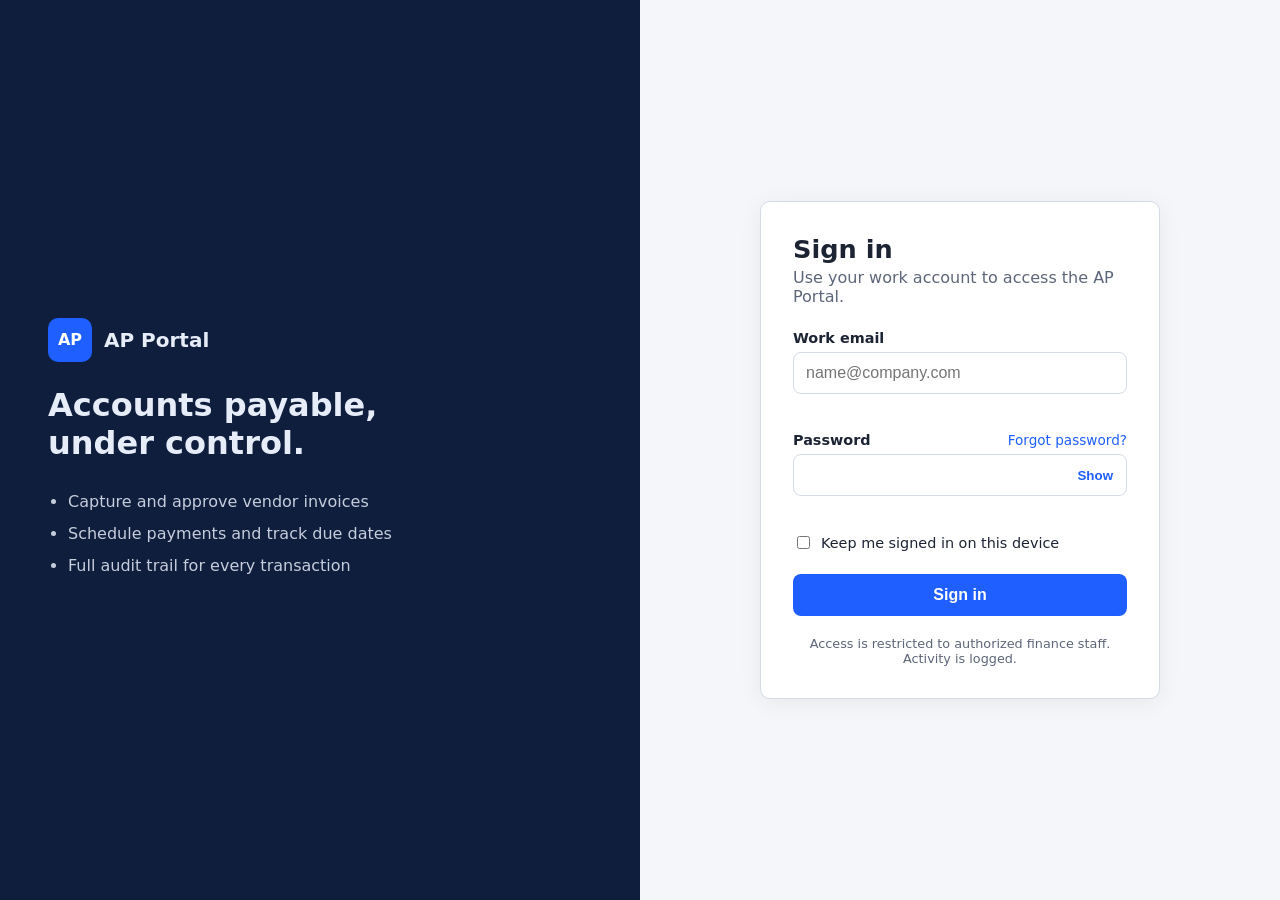
==== login/index.html @ 20e99ce5 "Add login page for Accounts Payable portal Static HTML/CSS/JS sign-in page with email/password valid" ====
<!doctype html>
<html lang="en">
<head>
  <meta charset="utf-8">
  <meta name="viewport" content="width=device-width, initial-scale=1">
  <title>Sign in · AP Portal</title>
  <link rel="stylesheet" href="styles.css">
</head>
<body>
  <main class="layout">
    <section class="brand-panel" aria-hidden="true">
      <div class="brand">
        <span class="logo">AP</span>
        <span class="brand-name">AP Portal</span>
      </div>
      <h2>Accounts payable, under control.</h2>
      <ul class="features">
        <li>Capture and approve vendor invoices</li>
        <li>Schedule payments and track due dates</li>
        <li>Full audit trail for every transaction</li>
      </ul>
    </section>

    <section class="form-panel">
      <form id="login-form" class="card" novalidate>
        <h1>Sign in</h1>
        <p class="subtitle">Use your work account to access the AP Portal.</p>

        <div id="form-error" class="alert" role="alert" hidden></div>

        <div class="field">
          <label for="email">Work email</label>
          <input id="email" name="email" type="email" autocomplete="username"
                 placeholder="name@company.com" required>
          <p class="field-error" id="email-error"></p>
        </div>

        <div class="field">
          <div class="label-row">
            <label for="password">Password</label>
            <a href="#" class="link" id="forgot-link">Forgot password?</a>
          </div>
          <div class="password-wrap">
            <input id="password" name="password" type="password"
                   autocomplete="current-password" minlength="8" required>
            <button type="button" class="toggle" id="toggle-password"
                    aria-label="Show password" aria-pressed="false">Show</button>
          </div>
          <p class="field-error" id="password-error"></p>
        </div>

        <label class="checkbox">
          <input type="checkbox" name="remember" id="remember">
          Keep me signed in on this device
        </label>

        <button type="submit" class="primary" id="submit-btn">
          <span class="btn-label">Sign in</span>
          <span class="spinner" aria-hidden="true"></span>
        </button>

        <p class="footnote">
          Access is restricted to authorized finance staff. Activity is logged.
        </p>
      </form>
    </section>
  </main>

  <script src="script.js"></script>
</body>
</html>
---- login/styles.css ----
:root {
  --bg: #f4f6fa;
  --surface: #ffffff;
  --text: #1c2333;
  --muted: #5d6679;
  --border: #d5dbe5;
  --primary: #1f5eff;
  --primary-hover: #1749cc;
  --danger: #c62828;
  --danger-bg: #fdecec;
  --brand-bg: #0f1e3d;
  --brand-text: #e6ecf8;
  --radius: 10px;
}

@media (prefers-color-scheme: dark) {
  :root {
    --bg: #0d1117;
    --surface: #161b25;
    --text: #e6e9ef;
    --muted: #9aa3b5;
    --border: #2c3445;
    --primary: #4d7dff;
    --primary-hover: #6b93ff;
    --danger: #ff6b6b;
    --danger-bg: #3a1c1f;
    --brand-bg: #0a1430;
  }
}

* { box-sizing: border-box; }

body {
  margin: 0;
  font-family: system-ui, -apple-system, "Segoe UI", Roboto, sans-serif;
  background: var(--bg);
  color: var(--text);
}

.layout {
  display: grid;
  grid-template-columns: 1fr 1fr;
  min-height: 100vh;
}

/* Brand panel */
.brand-panel {
  background: var(--brand-bg);
  color: var(--brand-text);
  padding: 48px;
  display: flex;
  flex-direction: column;
  justify-content: center;
  gap: 24px;
}
.brand { display: flex; align-items: center; gap: 12px; }
.logo {
  display: grid; place-items: center;
  width: 44px; height: 44px;
  border-radius: 10px;
  background: var(--primary);
  color: #fff; font-weight: 700;
}
.brand-name { font-size: 1.25rem; font-weight: 600; }
.brand-panel h2 { font-size: 2rem; line-height: 1.2; margin: 0; max-width: 18ch; }
.features { margin: 0; padding-left: 20px; line-height: 2; opacity: 0.85; }

/* Form panel */
.form-panel { display: grid; place-items: center; padding: 32px 16px; }
.card {
  width: 100%;
  max-width: 400px;
  background: var(--surface);
  border: 1px solid var(--border);
  border-radius: var(--radius);
  padding: 32px;
  box-shadow: 0 4px 24px rgba(0, 0, 0, 0.06);
}
.card h1 { margin: 0 0 4px; font-size: 1.6rem; }
.subtitle { margin: 0 0 24px; color: var(--muted); }

.field { margin-bottom: 18px; }
.label-row { display: flex; justify-content: space-between; align-items: baseline; }
label { display: block; font-weight: 600; font-size: 0.9rem; margin-bottom: 6px; }

input[type="email"],
input[type="password"],
input[type="text"] {
  width: 100%;
  padding: 11px 12px;
  font-size: 1rem;
  color: var(--text);
  background: var(--surface);
  border: 1px solid var(--border);
  border-radius: 8px;
}
input:focus { outline: 2px solid var(--primary); outline-offset: 1px; border-color: var(--primary); }
input[aria-invalid="true"] { border-color: var(--danger); }

.password-wrap { position: relative; }
.password-wrap input { padding-right: 64px; }
.toggle {
  position: absolute; right: 6px; top: 50%; transform: translateY(-50%);
  border: 0; background: none; color: var(--primary);
  font-weight: 600; cursor: pointer; padding: 6px 8px;
}

.field-error { color: var(--danger); font-size: 0.85rem; margin: 6px 0 0; min-height: 1em; }

.alert {
  background: var(--danger-bg);
  color: var(--danger);
  border-radius: 8px;
  padding: 10px 12px;
  margin-bottom: 18px;
  font-size: 0.9rem;
}
.alert.success { background: #e7f6ec; color: #1b7a3a; }

.checkbox { display: flex; align-items: center; gap: 8px; font-weight: 400; margin-bottom: 22px; }

.link { color: var(--primary); text-decoration: none; font-size: 0.85rem; }
.link:hover { text-decoration: underline; }

.primary {
  width: 100%;
  display: flex; justify-content: center; align-items: center; gap: 10px;
  padding: 12px;
  font-size: 1rem; font-weight: 600;
  color: #fff;
  background: var(--primary);
  border: 0; border-radius: 8px;
  cursor: pointer;
}
.primary:hover { background: var(--primary-hover); }
.primary:disabled { opacity: 0.7; cursor: wait; }

.spinner {
  display: none;
  width: 16px; height: 16px;
  border: 2px solid rgba(255, 255, 255, 0.5);
  border-top-color: #fff;
  border-radius: 50%;
  animation: spin 0.8s linear infinite;
}
.loading .spinner { display: inline-block; }
@keyframes spin { to { transform: rotate(360deg); } }

.footnote { margin: 20px 0 0; font-size: 0.8rem; color: var(--muted); text-align: center; }

@media (max-width: 800px) {
  .layout { grid-template-columns: 1fr; }
  .brand-panel { display: none; }
  .card { padding: 24px; }
}
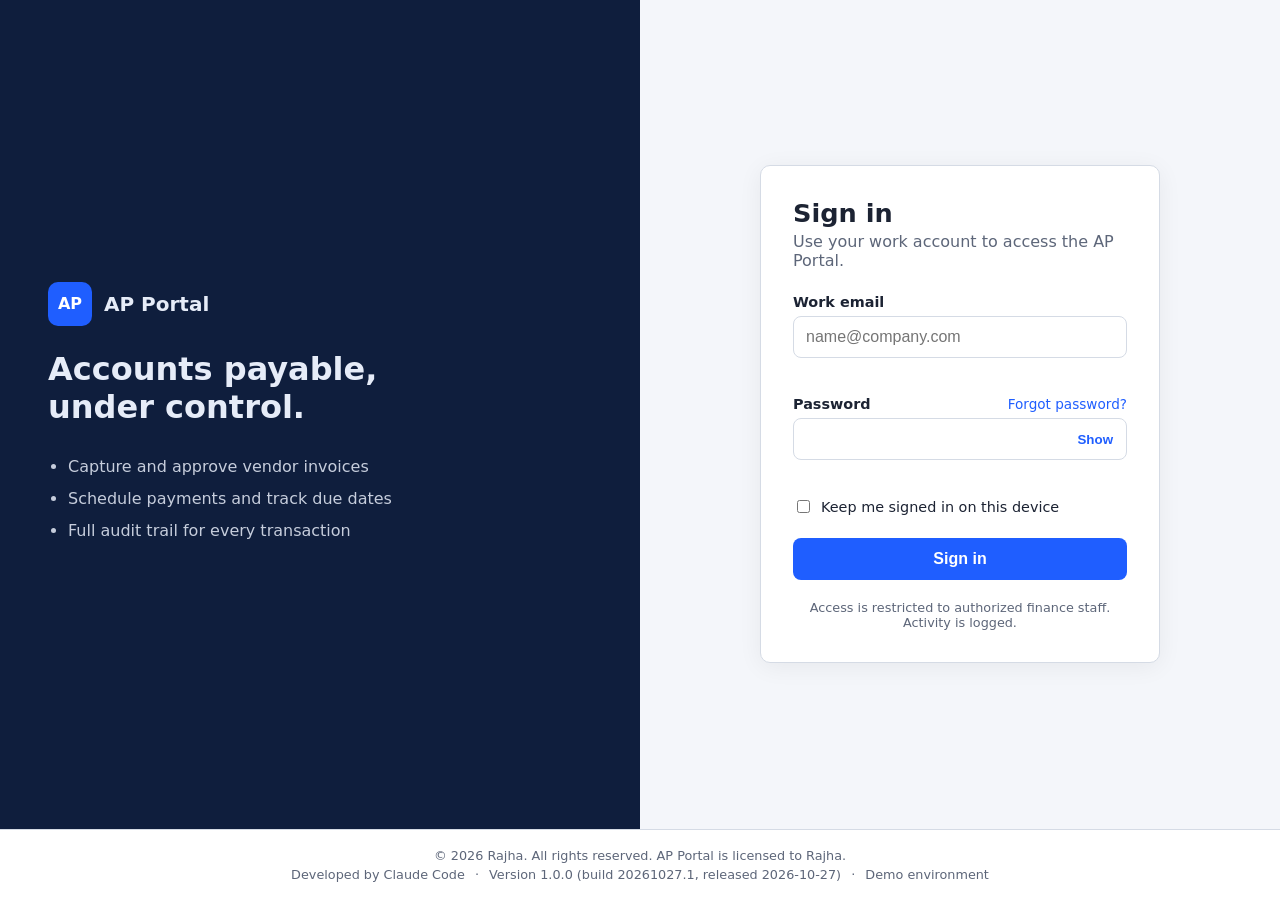
==== commit 14fa06e5: "Add application footer with copyright, licence, version and build Every page now shows a footer with" ====
--- a/login/index.html
+++ b/login/index.html
@@ -38,7 +38,7 @@
         <div class="field">
           <div class="label-row">
             <label for="password">Password</label>
-            <a href="#" class="link" id="forgot-link">Forgot password?</a>
+            <a href="forgot-password.html" class="link" id="forgot-link">Forgot password?</a>
           </div>
           <div class="password-wrap">
             <input id="password" name="password" type="password"
@@ -66,6 +66,9 @@
     </section>
   </main>
 
+  <footer class="app-footer" aria-label="About this application"></footer>
+
   <script src="script.js"></script>
+  <script src="../shared/app-info.js"></script>
 </body>
 </html>
--- a/login/styles.css
+++ b/login/styles.css
@@ -11,6 +11,8 @@
   --brand-bg: #0f1e3d;
   --brand-text: #e6ecf8;
   --radius: 10px;
+  --success: #1b7a3a;
+  --notice-bg: #f1f4fb;
 }
 
 @media (prefers-color-scheme: dark) {
@@ -25,6 +27,8 @@
     --danger: #ff6b6b;
     --danger-bg: #3a1c1f;
     --brand-bg: #0a1430;
+    --success: #3dbb72;
+    --notice-bg: #1b2232;
   }
 }
 
@@ -32,6 +36,9 @@
 
 body {
   margin: 0;
+  min-height: 100vh;
+  display: flex;
+  flex-direction: column;
   font-family: system-ui, -apple-system, "Segoe UI", Roboto, sans-serif;
   background: var(--bg);
   color: var(--text);
@@ -40,7 +47,7 @@
 .layout {
   display: grid;
   grid-template-columns: 1fr 1fr;
-  min-height: 100vh;
+  flex: 1;
 }
 
 /* Brand panel */
@@ -153,3 +160,56 @@
   .brand-panel { display: none; }
   .card { padding: 24px; }
 }
+
+/* Password reset flow */
+.secondary {
+  width: 100%;
+  padding: 11px;
+  font-size: 0.95rem; font-weight: 600;
+  color: var(--primary);
+  background: none;
+  border: 1px solid var(--border);
+  border-radius: 8px;
+  cursor: pointer;
+}
+.secondary:hover:not(:disabled) { border-color: var(--primary); }
+.secondary:disabled { color: var(--muted); cursor: default; }
+
+.button-link { text-decoration: none; }
+
+.notice {
+  margin-bottom: 20px;
+  padding: 10px 12px;
+  border-radius: 8px;
+  font-size: 0.9rem;
+  background: var(--notice-bg);
+  border: 1px dashed var(--border);
+}
+
+.muted-text { margin: 0 0 10px; color: var(--muted); font-size: 0.9rem; }
+
+.requirements {
+  list-style: none;
+  margin: 10px 0 0;
+  padding: 0;
+  display: grid;
+  gap: 4px;
+  font-size: 0.85rem;
+  color: var(--muted);
+}
+.requirements li::before { content: "○"; display: inline-block; width: 1.4em; }
+.requirements li.met { color: var(--success); }
+.requirements li.met::before { content: "✓"; }
+
+/* Application footer (content filled in by shared/app-info.js) */
+.app-footer {
+  padding: 16px 24px;
+  border-top: 1px solid var(--border);
+  background: var(--surface);
+  color: var(--muted);
+  font-size: 0.8rem;
+  line-height: 1.5;
+  text-align: center;
+}
+.app-footer p { margin: 0; }
+.app-footer .sep { margin: 0 6px; }
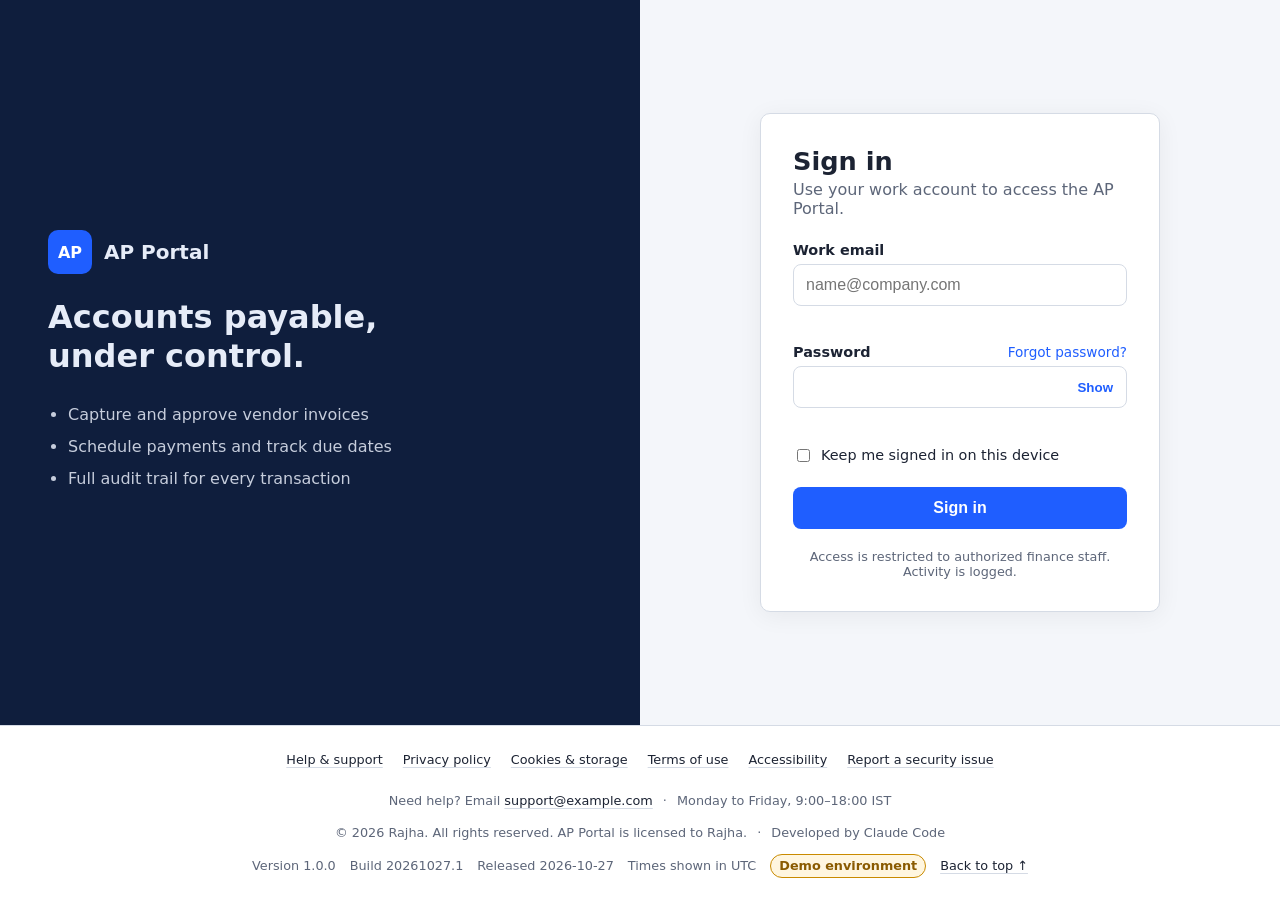
==== commit efb8926d: "Expand footer with support, legal links and release details The shared footer now includes: - links " ====
--- a/login/index.html
+++ b/login/index.html
@@ -5,9 +5,10 @@
   <meta name="viewport" content="width=device-width, initial-scale=1">
   <title>Sign in · AP Portal</title>
   <link rel="stylesheet" href="styles.css">
+  <link rel="stylesheet" href="../shared/footer.css">
 </head>
 <body>
-  <main class="layout">
+  <main class="layout" id="top" tabindex="-1">
     <section class="brand-panel" aria-hidden="true">
       <div class="brand">
         <span class="logo">AP</span>
@@ -66,7 +67,7 @@
     </section>
   </main>
 
-  <footer class="app-footer" aria-label="About this application"></footer>
+  <footer class="app-footer"></footer>
 
   <script src="script.js"></script>
   <script src="../shared/app-info.js"></script>
--- a/login/styles.css
+++ b/login/styles.css
@@ -200,16 +200,3 @@
 .requirements li::before { content: "○"; display: inline-block; width: 1.4em; }
 .requirements li.met { color: var(--success); }
 .requirements li.met::before { content: "✓"; }
-
-/* Application footer (content filled in by shared/app-info.js) */
-.app-footer {
-  padding: 16px 24px;
-  border-top: 1px solid var(--border);
-  background: var(--surface);
-  color: var(--muted);
-  font-size: 0.8rem;
-  line-height: 1.5;
-  text-align: center;
-}
-.app-footer p { margin: 0; }
-.app-footer .sep { margin: 0 6px; }
--- a/shared/footer.css
+++ b/shared/footer.css
@@ -0,0 +1,77 @@
+/* Application footer, shared by every page. Content comes from shared/app-info.js.
+   Uses the colour tokens (--surface, --border, --muted, --text, --primary) that
+   each page's own stylesheet defines for light and dark mode. */
+
+.app-footer {
+  border-top: 1px solid var(--border);
+  background: var(--surface);
+  color: var(--muted);
+  font-size: 0.8rem;
+  line-height: 1.6;
+  padding: 20px max(16px, env(safe-area-inset-right, 0px)) calc(20px + env(safe-area-inset-bottom, 0px)) max(16px, env(safe-area-inset-left, 0px));
+}
+
+.footer-inner {
+  max-width: 1200px;
+  margin: 0 auto;
+  display: flex;
+  flex-direction: column;
+  align-items: center;
+  gap: 8px;
+  text-align: center;
+}
+.footer-inner p { margin: 0; }
+
+.footer-nav ul {
+  list-style: none;
+  margin: 0 0 4px;
+  padding: 0;
+  display: flex;
+  flex-wrap: wrap;
+  justify-content: center;
+  gap: 4px 20px;
+}
+
+.app-footer a {
+  color: var(--text);
+  text-decoration: underline;
+  text-decoration-color: var(--border);
+  text-underline-offset: 3px;
+  /* Comfortable tap target without changing the visual size much */
+  display: inline-block;
+  padding: 4px 0;
+}
+.app-footer a:hover { color: var(--primary); text-decoration-color: currentColor; }
+.app-footer a:focus-visible { outline: 2px solid var(--primary); outline-offset: 2px; border-radius: 2px; }
+.app-footer a[aria-current="page"] { font-weight: 600; text-decoration: none; }
+
+.footer-meta {
+  display: flex;
+  flex-wrap: wrap;
+  justify-content: center;
+  align-items: center;
+  gap: 4px 14px;
+  font-variant-numeric: tabular-nums;
+}
+
+.env-badge {
+  padding: 1px 8px;
+  border-radius: 999px;
+  border: 1px solid #c98a00;
+  color: #8a5a00;
+  background: #fff6e0;
+  font-weight: 600;
+}
+@media (prefers-color-scheme: dark) {
+  .env-badge { color: #f0b84a; background: #3a2a0a; border-color: #8a5a00; }
+}
+
+.sep { margin: 0 6px; }
+
+@media (max-width: 600px) {
+  .footer-nav ul { gap: 0 16px; }
+  .footer-support .sep { display: block; height: 0; margin: 0; visibility: hidden; }
+}
+
+/* "Back to top" moves focus to <main>; no outline needed for that programmatic focus */
+main:focus { outline: none; }
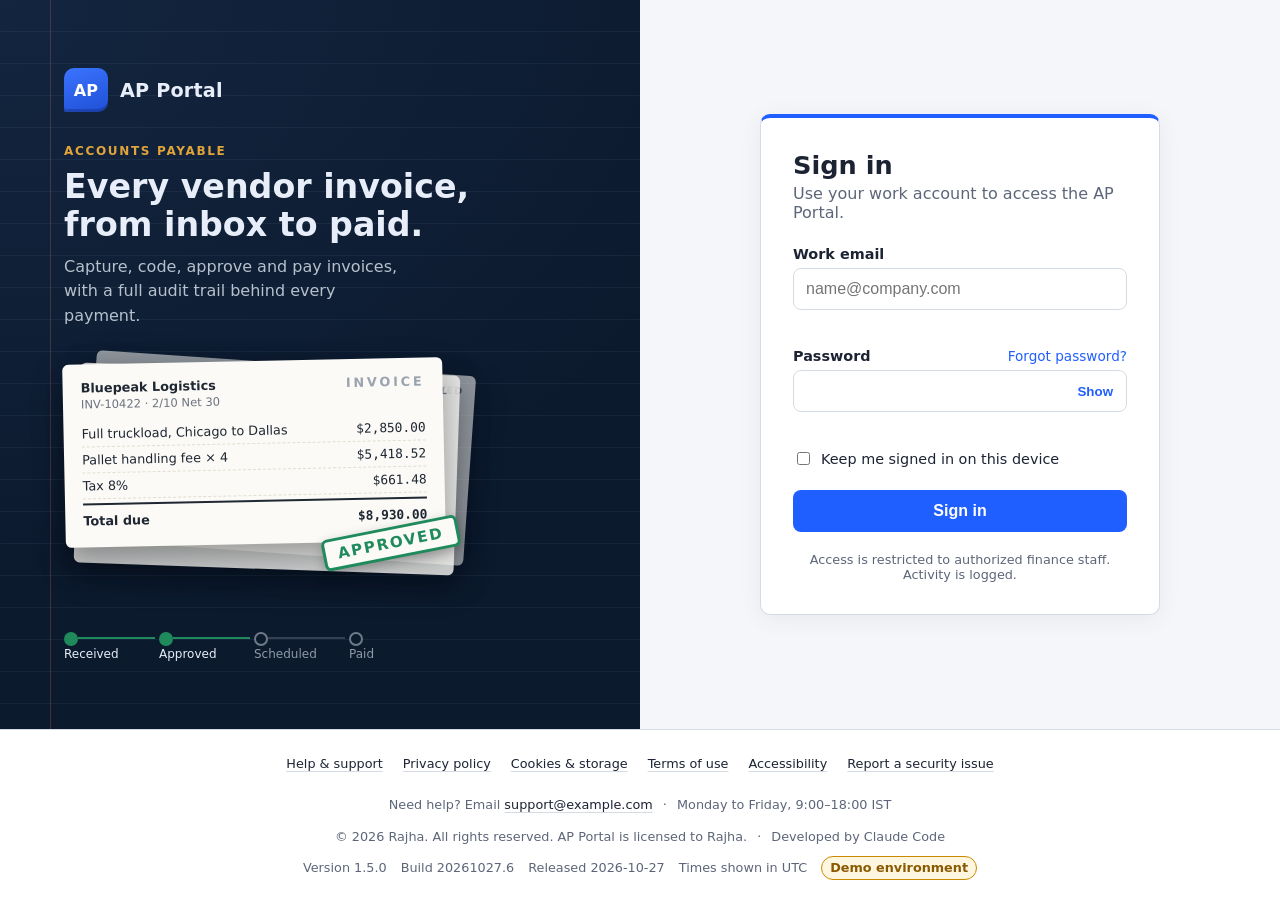
==== commit 6d84eebd: "Redesign the login pages with an accounts payable theme The brand panel on the sign-in, forgot passw" ====
--- a/login/index.html
+++ b/login/index.html
@@ -11,15 +11,38 @@
   <main class="layout" id="top" tabindex="-1">
     <section class="brand-panel" aria-hidden="true">
       <div class="brand">
-        <span class="logo">AP</span>
+        <span class="logo"><span>AP</span></span>
         <span class="brand-name">AP Portal</span>
       </div>
-      <h2>Accounts payable, under control.</h2>
-      <ul class="features">
-        <li>Capture and approve vendor invoices</li>
-        <li>Schedule payments and track due dates</li>
-        <li>Full audit trail for every transaction</li>
-      </ul>
+
+      <div class="brand-copy">
+        <p class="eyebrow">Accounts payable</p>
+        <h2>Every vendor invoice, from inbox to paid.</h2>
+        <p class="lede">Capture, code, approve and pay invoices, with a full audit trail behind every payment.</p>
+      </div>
+
+      <div class="slips">
+        <div class="slip slip-back"><span class="slip-tag">Received</span></div>
+        <div class="slip slip-mid"><span class="slip-tag">Pending approval</span></div>
+        <div class="slip slip-front">
+          <div class="slip-head">
+            <div><strong>Bluepeak Logistics</strong><span>INV-10422 · 2/10 Net 30</span></div>
+            <span class="slip-word">INVOICE</span>
+          </div>
+          <div class="slip-line"><span>Full truckload, Chicago to Dallas</span><span>$2,850.00</span></div>
+          <div class="slip-line"><span>Pallet handling fee × 4</span><span>$5,418.52</span></div>
+          <div class="slip-line"><span>Tax 8%</span><span>$661.48</span></div>
+          <div class="slip-total"><span>Total due</span><span>$8,930.00</span></div>
+          <span class="stamp">Approved</span>
+        </div>
+      </div>
+
+      <ol class="flow">
+        <li class="done">Received</li>
+        <li class="done">Approved</li>
+        <li>Scheduled</li>
+        <li>Paid</li>
+      </ol>
     </section>
 
     <section class="form-panel">
--- a/login/styles.css
+++ b/login/styles.css
@@ -50,27 +50,116 @@
   flex: 1;
 }
 
-/* Brand panel */
+/* Brand panel: a ledger-ruled desk with a stack of invoice slips.
+   Uses its own fixed colours (it is always dark), separate from the form's theme. */
 .brand-panel {
-  background: var(--brand-bg);
-  color: var(--brand-text);
-  padding: 48px;
+  --ink: #0c1a2e;
+  --ink-2: #13253f;
+  --rule: rgba(160, 190, 230, 0.07);
+  --margin-rule: rgba(255, 120, 120, 0.22);
+  --paper: #fbfaf6;
+  --paper-ink: #1f2733;
+  --paper-muted: #6b7280;
+  --stamp: #1f8a5b;
+  --amber: #e0a43a;
+  position: relative;
+  overflow: hidden;
+  color: #e7eef9;
+  padding: 48px clamp(32px, 5vw, 64px);
   display: flex;
   flex-direction: column;
   justify-content: center;
-  gap: 24px;
-}
+  gap: 32px;
+  background:
+    /* red margin line, like a ledger book */
+    linear-gradient(90deg, transparent 0 calc(clamp(32px, 5vw, 64px) - 14px), var(--margin-rule) 0 calc(clamp(32px, 5vw, 64px) - 13px), transparent 0),
+    /* horizontal ledger rules */
+    repeating-linear-gradient(180deg, transparent 0 31px, var(--rule) 31px 32px),
+    radial-gradient(120% 80% at 0% 0%, var(--ink-2), var(--ink));
+}
+
 .brand { display: flex; align-items: center; gap: 12px; }
 .logo {
   display: grid; place-items: center;
   width: 44px; height: 44px;
-  border-radius: 10px;
-  background: var(--primary);
-  color: #fff; font-weight: 700;
-}
-.brand-name { font-size: 1.25rem; font-weight: 600; }
-.brand-panel h2 { font-size: 2rem; line-height: 1.2; margin: 0; max-width: 18ch; }
-.features { margin: 0; padding-left: 20px; line-height: 2; opacity: 0.85; }
+  border-radius: 10px 10px 10px 2px;   /* a folder tab */
+  background: linear-gradient(160deg, #3b74ff, #1f4fd6);
+  box-shadow: inset 0 -3px 0 rgba(0, 0, 0, 0.2);
+  color: #fff; font-weight: 800; letter-spacing: 0.02em;
+}
+.brand-name { font-size: 1.2rem; font-weight: 650; letter-spacing: 0.01em; }
+
+.brand-copy { display: flex; flex-direction: column; gap: 10px; max-width: 30rem; }
+.eyebrow {
+  margin: 0; font-size: 0.75rem; font-weight: 700;
+  text-transform: uppercase; letter-spacing: 0.14em; color: var(--amber);
+}
+.brand-panel h2 { font-size: clamp(1.7rem, 2.6vw, 2.3rem); line-height: 1.15; margin: 0; text-wrap: balance; }
+.lede { margin: 0; line-height: 1.55; color: rgba(231, 238, 249, 0.78); max-width: 34ch; }
+
+/* Invoice slips */
+.slips { position: relative; width: min(100%, 380px); height: 236px; }
+.slip {
+  position: absolute; inset: 0 auto auto 0;
+  width: 100%; border-radius: 6px;
+  background: var(--paper); color: var(--paper-ink);
+  box-shadow: 0 12px 30px rgba(0, 0, 0, 0.35);
+}
+.slip-back { height: 190px; transform: translate(26px, 2px) rotate(4deg); opacity: 0.55; }
+.slip-mid  { height: 200px; transform: translate(13px, 8px) rotate(2deg); opacity: 0.8; }
+.slip-tag {
+  position: absolute; top: 10px; right: 12px;
+  font-size: 0.62rem; font-weight: 700; text-transform: uppercase; letter-spacing: 0.08em; color: var(--paper-muted);
+}
+.slip-front {
+  position: relative; padding: 16px 18px 14px;
+  transform: rotate(-1.2deg);
+  font-size: 0.8rem;
+}
+.slip-head { display: flex; justify-content: space-between; align-items: flex-start; gap: 12px; margin-bottom: 10px; }
+.slip-head div { display: flex; flex-direction: column; gap: 2px; }
+.slip-head span { color: var(--paper-muted); font-size: 0.72rem; }
+.slip-word { font-weight: 800; letter-spacing: 0.22em; color: #9aa3af !important; font-size: 0.8rem !important; }
+.slip-line, .slip-total { display: flex; justify-content: space-between; gap: 12px; padding: 5px 0; font-variant-numeric: tabular-nums; }
+.slip-line { border-bottom: 1px dashed #e2ddd0; }
+.slip-line span:last-child, .slip-total span:last-child { font-family: ui-monospace, SFMono-Regular, Menlo, monospace; }
+.slip-total { margin-top: 4px; padding-top: 8px; border-top: 2px solid var(--paper-ink); font-weight: 700; }
+
+/* Stamped across the slip's bottom corner, clear of every figure. */
+.stamp {
+  position: absolute; right: -14px; bottom: -18px;
+  padding: 4px 12px;
+  border: 3px solid var(--stamp); border-radius: 6px;
+  background: var(--paper);
+  color: var(--stamp);
+  font-weight: 800; font-size: 0.95rem; text-transform: uppercase; letter-spacing: 0.12em;
+  transform: rotate(-10deg);
+  box-shadow: 0 4px 12px rgba(0, 0, 0, 0.25);
+}
+@media (prefers-reduced-motion: no-preference) {
+  .stamp { animation: stamp-in 0.5s 0.4s cubic-bezier(0.2, 1.4, 0.4, 1) both; }
+  @keyframes stamp-in { from { transform: rotate(-10deg) scale(1.6); opacity: 0; } }
+}
+
+/* The invoice lifecycle: a real sequence, so it is drawn as one */
+.flow { list-style: none; margin: 0; padding: 0; display: flex; gap: 0; max-width: 380px; }
+.flow li {
+  flex: 1; position: relative; padding-top: 18px;
+  font-size: 0.75rem; color: rgba(231, 238, 249, 0.6);
+}
+.flow li::before {
+  content: ""; position: absolute; top: 3px; left: 0;
+  width: 10px; height: 10px; border-radius: 50%;
+  border: 2px solid rgba(231, 238, 249, 0.45); background: var(--ink);
+}
+.flow li::after {
+  content: ""; position: absolute; top: 8px; left: 14px; right: 4px; height: 2px;
+  background: rgba(231, 238, 249, 0.18);
+}
+.flow li:last-child::after { display: none; }
+.flow li.done { color: #e7eef9; }
+.flow li.done::before { background: var(--stamp); border-color: var(--stamp); }
+.flow li.done::after { background: var(--stamp); }
 
 /* Form panel */
 .form-panel { display: grid; place-items: center; padding: 32px 16px; }
@@ -79,6 +168,7 @@
   max-width: 400px;
   background: var(--surface);
   border: 1px solid var(--border);
+  border-top: 4px solid var(--primary);
   border-radius: var(--radius);
   padding: 32px;
   box-shadow: 0 4px 24px rgba(0, 0, 0, 0.06);
@@ -157,7 +247,17 @@
 
 @media (max-width: 800px) {
   .layout { grid-template-columns: 1fr; }
-  .brand-panel { display: none; }
+  /* On phones the panel becomes a short branded header above the form. */
+  .brand-panel {
+    padding: 24px max(16px, env(safe-area-inset-right, 0px)) 28px max(16px, env(safe-area-inset-left, 0px));
+    gap: 16px;
+    background:
+      repeating-linear-gradient(180deg, transparent 0 31px, var(--rule) 31px 32px),
+      radial-gradient(120% 80% at 0% 0%, var(--ink-2), var(--ink));
+  }
+  .brand-panel h2 { font-size: 1.35rem; }
+  .lede, .slips, .flow { display: none; }
+  .form-panel { padding-top: 24px; }
   .card { padding: 24px; }
 }
 
--- a/shared/footer.css
+++ b/shared/footer.css
@@ -1,3 +1,7 @@
+/* Anything with the `hidden` attribute stays hidden, even if a class gives it a
+   display value (e.g. the invoice drawer's `display: flex`). Shared by every page. */
+[hidden] { display: none !important; }
+
 /* Application footer, shared by every page. Content comes from shared/app-info.js.
    Uses the colour tokens (--surface, --border, --muted, --text, --primary) that
    each page's own stylesheet defines for light and dark mode. */
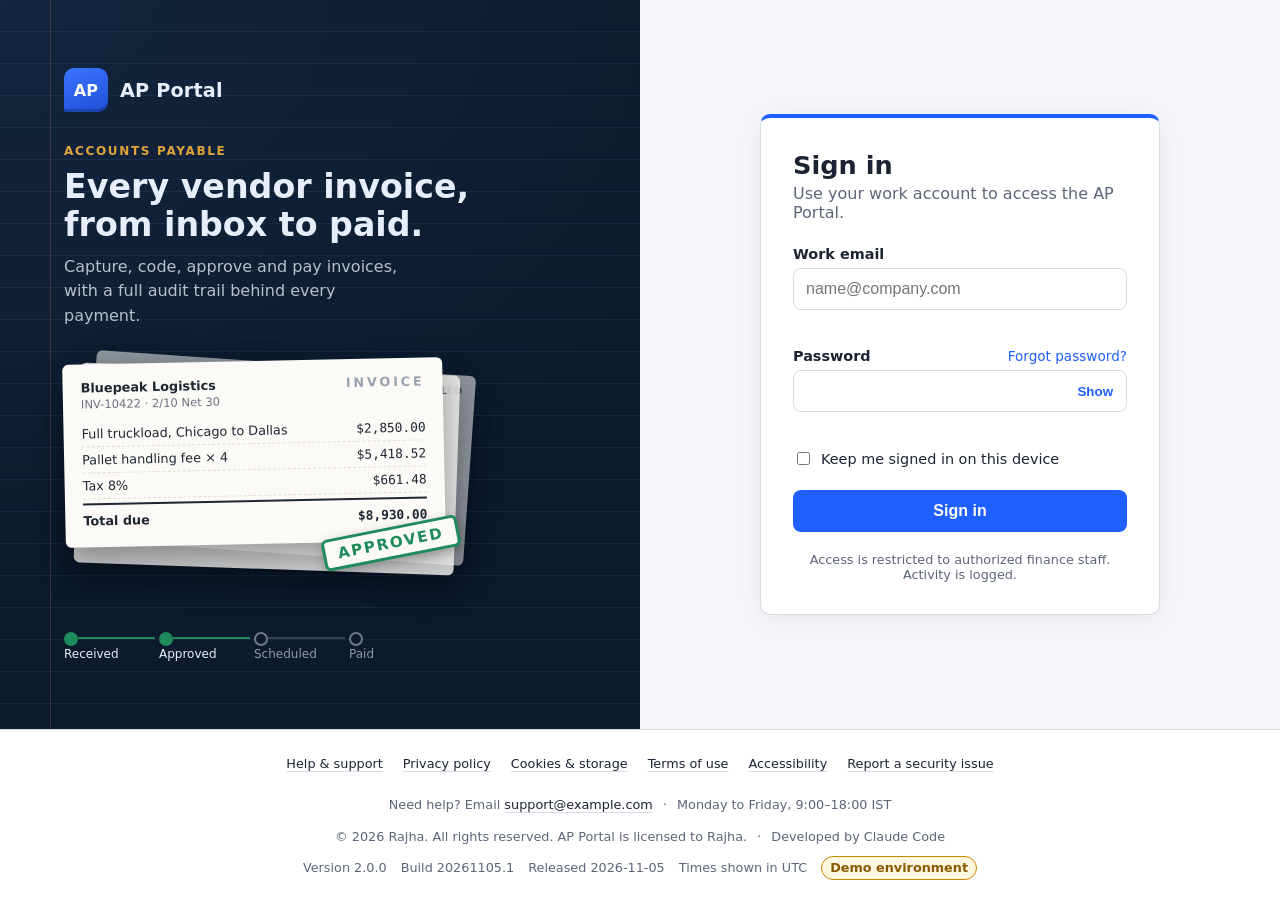
==== commit 7d42ffa0: "Add ASP.NET Core backend and connect the screens to it backend/ is an ASP.NET Core 10 app that serve" ====
--- a/login/index.html
+++ b/login/index.html
@@ -92,6 +92,8 @@
 
   <footer class="app-footer"></footer>
 
+  <script src="../shared/config.js"></script>
+  <script src="../shared/api.js"></script>
   <script src="script.js"></script>
   <script src="../shared/app-info.js"></script>
 </body>
